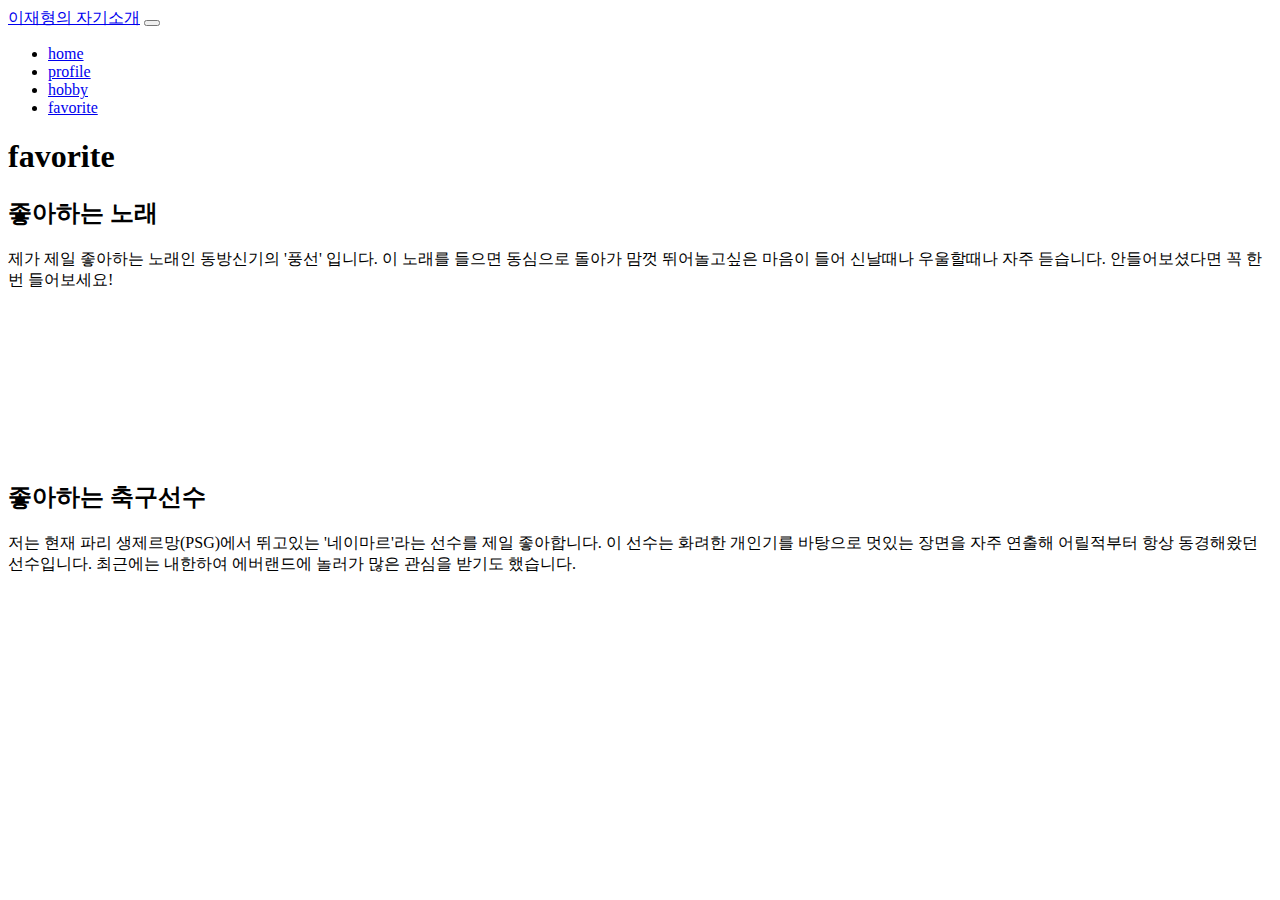
==== HTML/favorite.html @ 4deb2e74 "Add files via upload" ====
<!DOCTYPE html>
<html lang="en">
    <head>
        <meta charset="utf-8" />
        <meta name="viewport" content="width=device-width, initial-scale=1, shrink-to-fit=no" />
        <meta name="description" content="" />
        <meta name="author" content="" />
        <title>소프트웨어학과 이재형 자기소개</title>
        <link rel="icon" type="image/x-icon" href="assets/favicon.ico" />
        <link rel="preconnect" href="https://fonts.googleapis.com" />
        <link rel="preconnect" href="https://fonts.gstatic.com" crossorigin />
        <link href="https://fonts.googleapis.com/css2?family=Plus+Jakarta+Sans:wght@100;200;300;400;500;600;700;800;900&amp;display=swap" rel="stylesheet" />
        <link href="https://cdn.jsdelivr.net/npm/bootstrap-icons@1.8.1/font/bootstrap-icons.css" rel="stylesheet" />
        <link href="css/styles.css" rel="stylesheet" />
    </head>
    <body class="d-flex flex-column h-100 bg-light">
        <main class="flex-shrink-0">
            <nav class="navbar navbar-expand-lg navbar-light bg-white py-3">
                <div class="container px-5">
                    <a class="navbar-brand" href="index.html"><span class="fw-bolder text-primary">이재형의 자기소개</span></a>
                    <button class="navbar-toggler" type="button" data-bs-toggle="collapse" data-bs-target="#navbarSupportedContent" aria-controls="navbarSupportedContent" aria-expanded="false" aria-label="Toggle navigation"><span class="navbar-toggler-icon"></span></button>
                    <div class="collapse navbar-collapse" id="navbarSupportedContent">
                        <ul class="navbar-nav ms-auto mb-2 mb-lg-0 small fw-bolder">
                            <li class="nav-item"><a class="nav-link" href="index.html">home</a></li>
                            <li class="nav-item"><a class="nav-link" href="profile.html">profile</a></li>
                            <li class="nav-item"><a class="nav-link" href="hobby.html">hobby</a></li>
                            <li class="nav-item"><a class="nav-link" href="favorite.html">favorite</a></li>
                        </ul>
                    </div>
                </div>
            </nav>
            <section class="py-5">
                <div class="container px-5 mb-5">
                    <div class="text-center mb-5">
                        <h1 class="display-5 fw-bolder mb-0"><span class="text-gradient d-inline">favorite</span></h1>
                    </div>
                    <div class="row gx-5 justify-content-center">
                        <div class="col-lg-11 col-xl-9 col-xxl-8">
                            <div class="card overflow-hidden shadow rounded-4 border-0 mb-5">
                                <div class="card-body p-0">
                                    <div class="d-flex align-items-center">
                                        <div class="p-5">
                                            <h2 class="fw-bolder">좋아하는 노래</h2>
                                            <p>제가 제일 좋아하는 노래인 동방신기의 '풍선' 입니다. 이 노래를 들으면 동심으로 돌아가 맘껏 뛰어놀고싶은 마음이 들어 신날때나 우울할때나 자주 듣습니다. 안들어보셨다면 꼭  한번 들어보세요!</p>
                                        </div>
                                        <iframe src="https://www.youtube.com/embed/FKEd6eqACZ0" title="YouTube video player" frameborder="0" allow="accelerometer; autoplay; clipboard-write; encrypted-media; gyroscope; picture-in-picture; web-share" allowfullscreen></iframe>
                                    </div>
                                </div>
                            </div>
                            <div class="card overflow-hidden shadow rounded-4 border-0">
                                <div class="card-body p-0">
                                    <div class="d-flex align-items-center">
                                        <div class="p-5">
                                            <h2 class="fw-bolder">좋아하는 축구선수</h2>
                                            <p>저는 현재 파리 생제르망(PSG)에서 뛰고있는 '네이마르'라는 선수를 제일 좋아합니다. 이 선수는 화려한 개인기를 바탕으로 멋있는 장면을 자주 연출해 어릴적부터 항상 동경해왔던 선수입니다. 최근에는 내한하여 에버랜드에 놀러가 많은 관심을 받기도 했습니다.  </p>
                                        </div>
                                        <iframe src="https://www.youtube.com/embed/5p96sI2-gFQ" title="YouTube video player" frameborder="0" allow="accelerometer; autoplay; clipboard-write; encrypted-media; gyroscope; picture-in-picture; web-share" allowfullscreen></iframe>
                                    </div>
                                </div>
                            </div>
                        </div>
                    </div>
                </div>
            </section>
    </body>
</html>
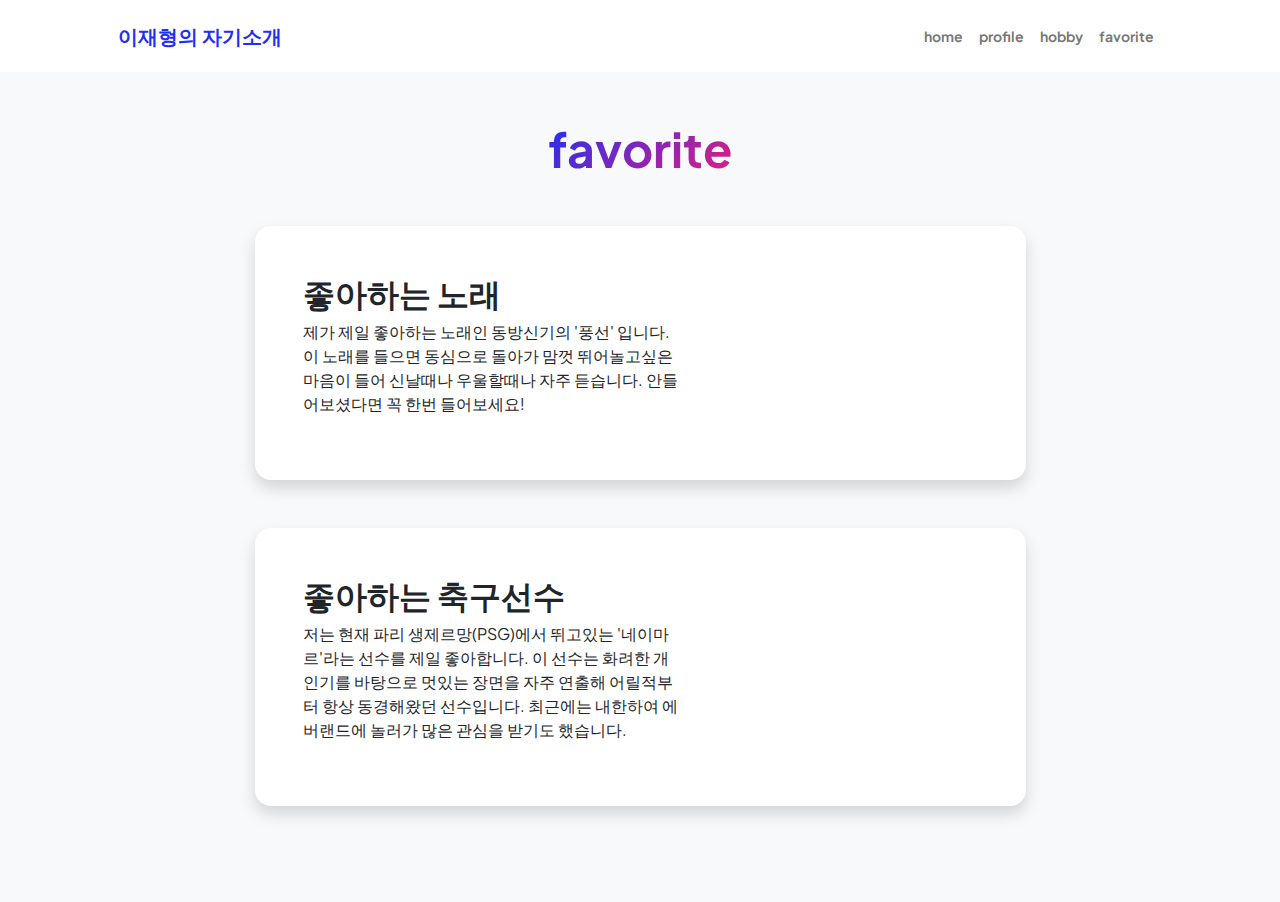
==== commit e16eeb62: "Update favorite.html" ====
--- a/HTML/favorite.html
+++ b/HTML/favorite.html
@@ -11,20 +11,20 @@
         <link rel="preconnect" href="https://fonts.gstatic.com" crossorigin />
         <link href="https://fonts.googleapis.com/css2?family=Plus+Jakarta+Sans:wght@100;200;300;400;500;600;700;800;900&amp;display=swap" rel="stylesheet" />
         <link href="https://cdn.jsdelivr.net/npm/bootstrap-icons@1.8.1/font/bootstrap-icons.css" rel="stylesheet" />
-        <link href="css/styles.css" rel="stylesheet" />
+        <link href="../css/styles.css" rel="stylesheet" />
     </head>
     <body class="d-flex flex-column h-100 bg-light">
         <main class="flex-shrink-0">
             <nav class="navbar navbar-expand-lg navbar-light bg-white py-3">
                 <div class="container px-5">
-                    <a class="navbar-brand" href="index.html"><span class="fw-bolder text-primary">이재형의 자기소개</span></a>
+                    <a class="navbar-brand" href="../HTML/index.html"><span class="fw-bolder text-primary">이재형의 자기소개</span></a>
                     <button class="navbar-toggler" type="button" data-bs-toggle="collapse" data-bs-target="#navbarSupportedContent" aria-controls="navbarSupportedContent" aria-expanded="false" aria-label="Toggle navigation"><span class="navbar-toggler-icon"></span></button>
                     <div class="collapse navbar-collapse" id="navbarSupportedContent">
                         <ul class="navbar-nav ms-auto mb-2 mb-lg-0 small fw-bolder">
-                            <li class="nav-item"><a class="nav-link" href="index.html">home</a></li>
-                            <li class="nav-item"><a class="nav-link" href="profile.html">profile</a></li>
-                            <li class="nav-item"><a class="nav-link" href="hobby.html">hobby</a></li>
-                            <li class="nav-item"><a class="nav-link" href="favorite.html">favorite</a></li>
+                            <li class="nav-item"><a class="nav-link" href="../HTML/index.html">home</a></li>
+                            <li class="nav-item"><a class="nav-link" href="../HTML/profile.html">profile</a></li>
+                            <li class="nav-item"><a class="nav-link" href="../HTML/hobby.html">hobby</a></li>
+                            <li class="nav-item"><a class="nav-link" href="../HTML/favorite.html">favorite</a></li>
                         </ul>
                     </div>
                 </div>
